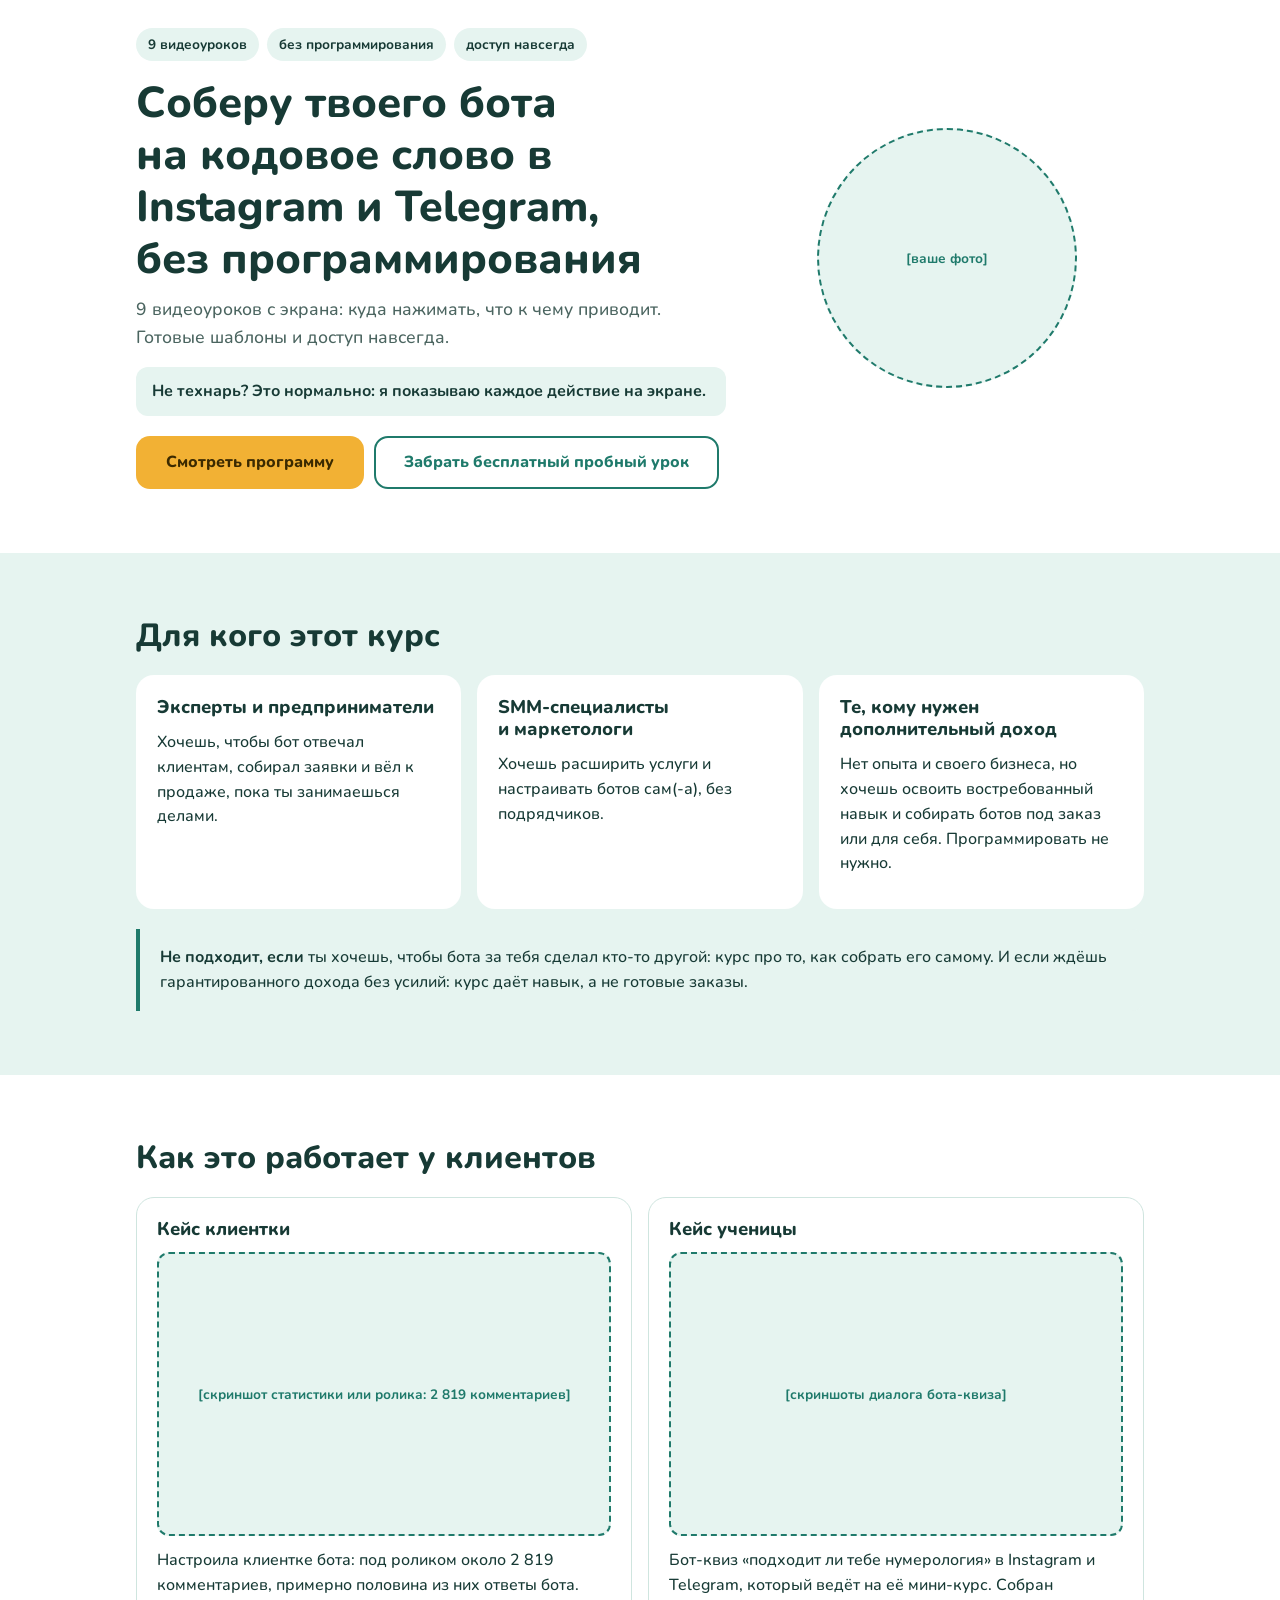
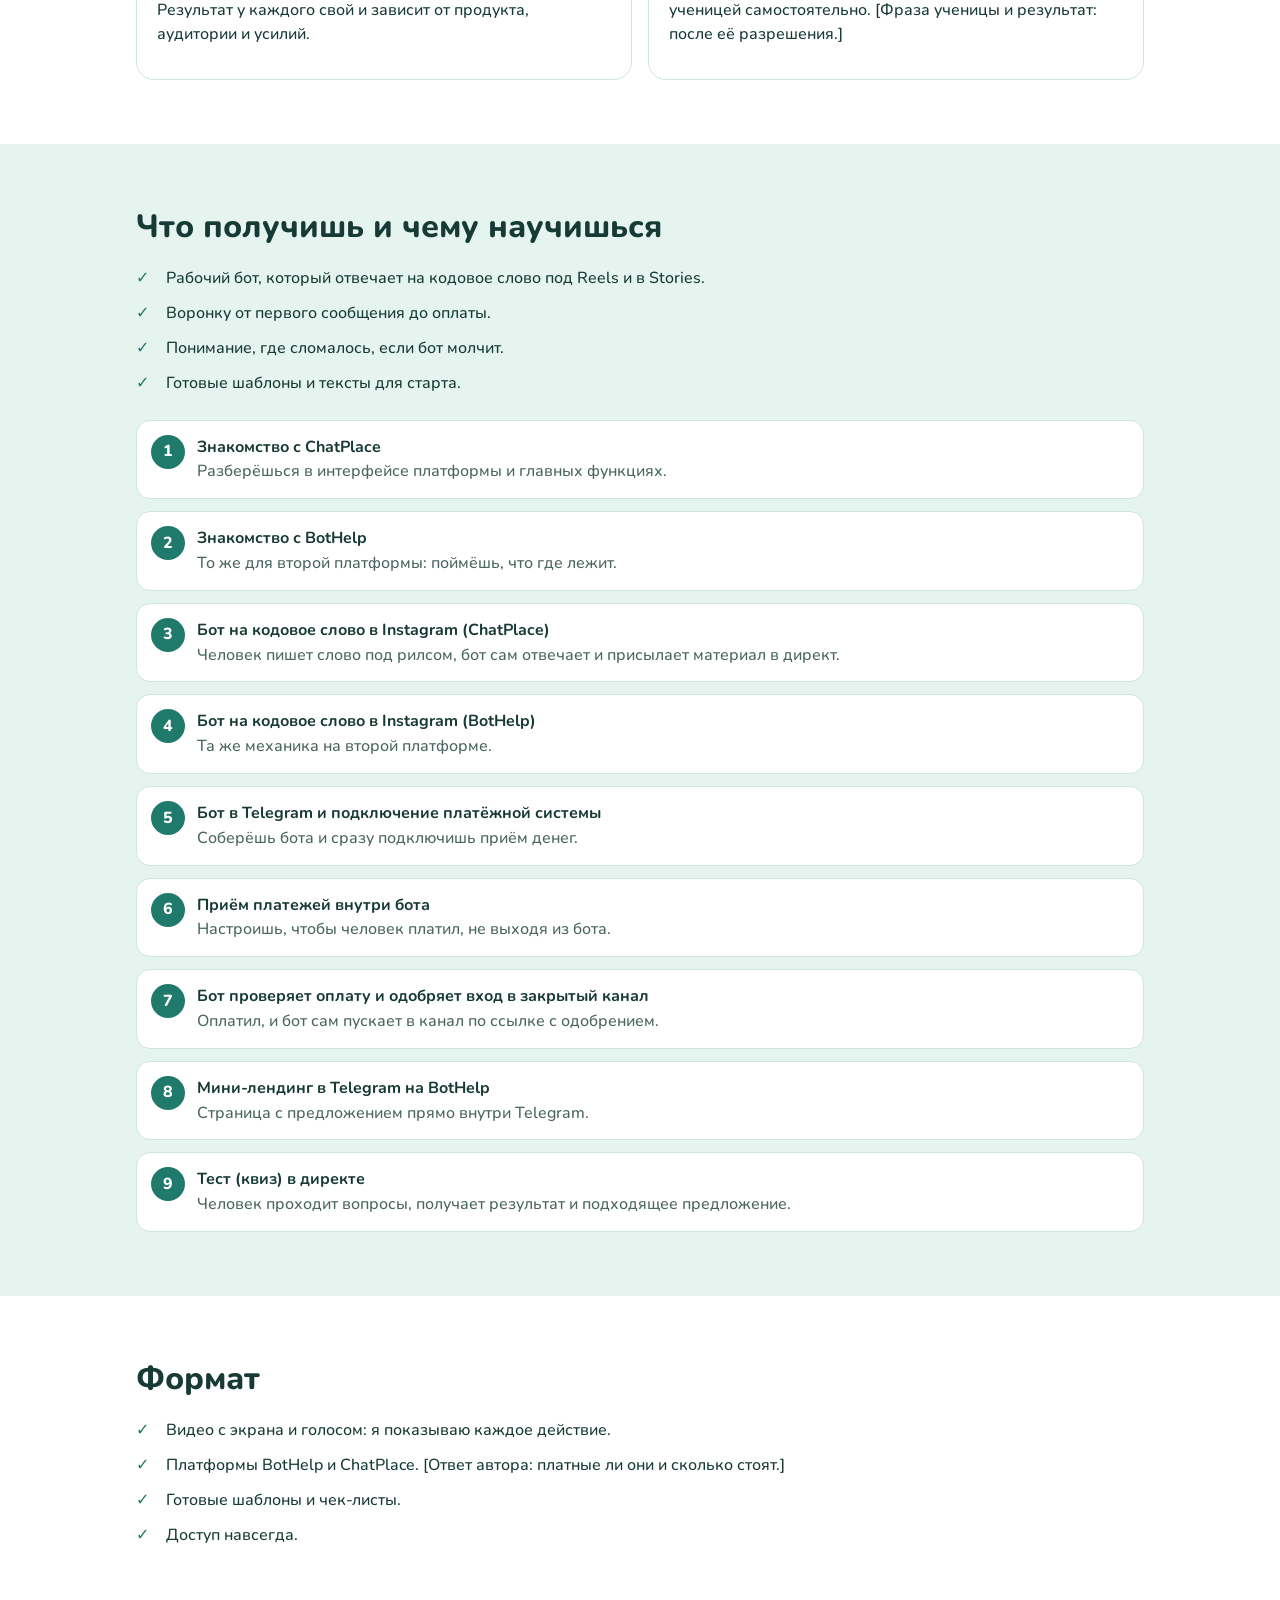
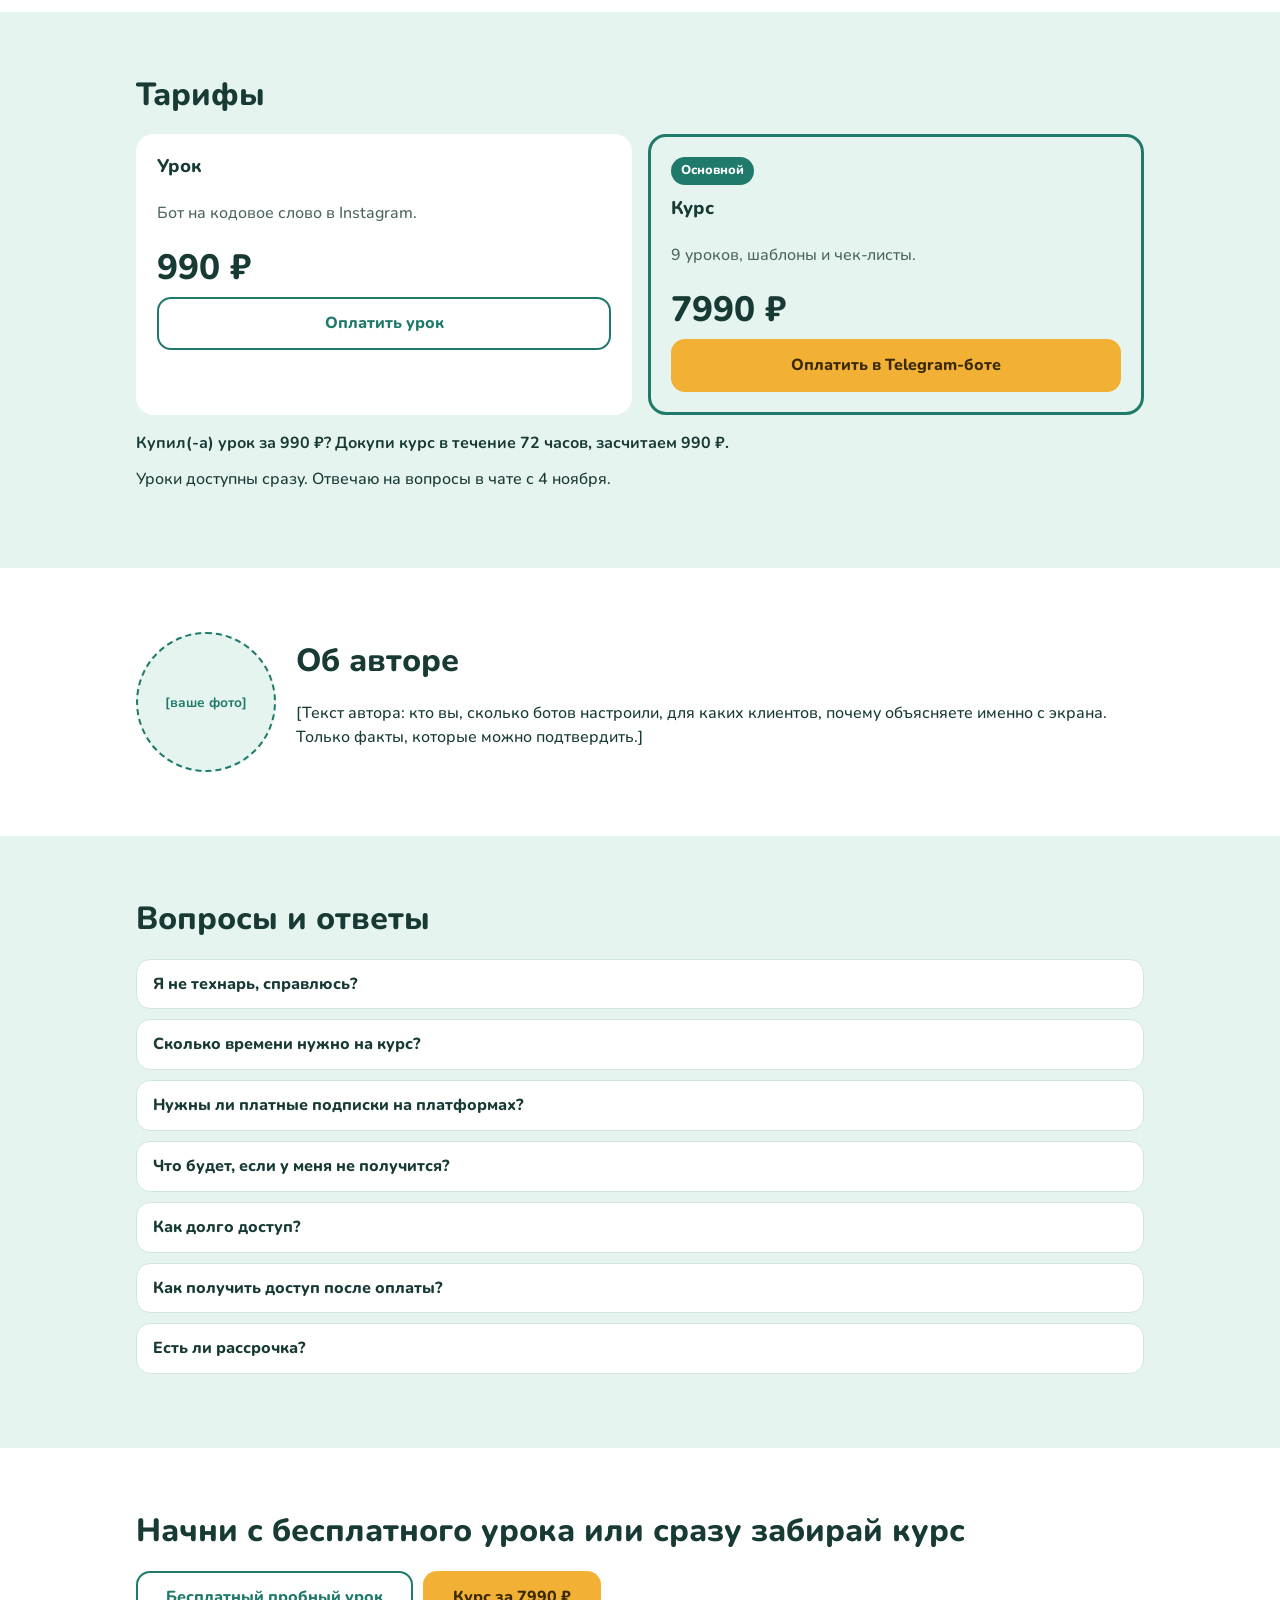
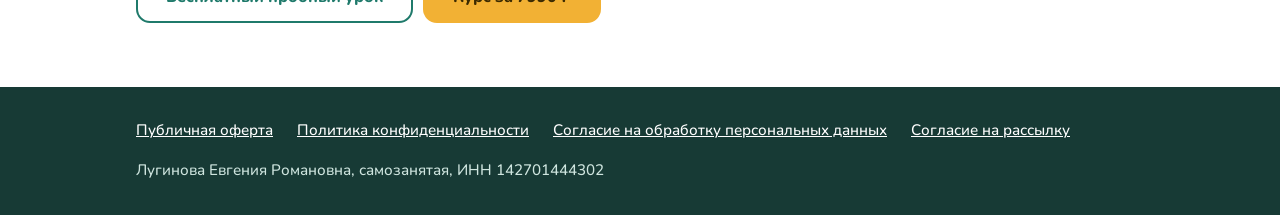
==== index.html @ 78a38661 "Add landing page: hero, audience, cases, program, format, pricing, author, FAQ, footer" ====
<!doctype html>
<html lang="ru">
<head>
  <meta charset="utf-8">
  <meta name="viewport" content="width=device-width, initial-scale=1">
  <title>Чат-боты без программирования: мини-курс</title>
  <meta name="description" content="9 видеоуроков с экрана: соберёшь бота на кодовое слово в Instagram и Telegram, подключишь оплату и закрытый канал. Без программирования.">
  <link rel="preconnect" href="https://fonts.googleapis.com">
  <link rel="preconnect" href="https://fonts.gstatic.com" crossorigin>
  <link rel="stylesheet" href="https://fonts.googleapis.com/css2?family=Nunito:wght@500;700;800&display=swap">
  <link rel="stylesheet" href="styles.css">
</head>
<body>

<main>
  <!-- 1. Первый экран -->
  <section id="hero" class="hero">
    <div class="wrap hero-grid">
      <div>
        <ul class="chips">
          <li class="chip">9 видеоуроков</li>
          <li class="chip">без программирования</li>
          <li class="chip">доступ навсегда</li>
        </ul>
        <h1>Соберу твоего бота на кодовое слово в Instagram и Telegram, без программирования</h1>
        <p class="lead">9 видеоуроков с экрана: куда нажимать, что к чему приводит. Готовые шаблоны и доступ навсегда.</p>
        <p class="note">Не технарь? Это нормально: я показываю каждое действие на экране.</p>
        <div class="btn-row">
          <a class="btn main" href="#program">Смотреть программу</a>
          <a class="btn ghost" href="#" data-link="freeLessonBot">Забрать бесплатный пробный урок</a>
        </div>
      </div>
      <div class="photo" role="img" aria-label="Место для фото автора">[ваше фото]</div>
    </div>
  </section>

  <!-- 2. Для кого -->
  <section id="audience" class="band">
    <div class="wrap">
      <h2>Для кого этот курс</h2>
      <div class="grid three">
        <div class="card">
          <h3>Эксперты и предприниматели</h3>
          <p>Хочешь, чтобы бот отвечал клиентам, собирал заявки и вёл к продаже, пока ты занимаешься делами.</p>
        </div>
        <div class="card">
          <h3>SMM-специалисты и маркетологи</h3>
          <p>Хочешь расширить услуги и настраивать ботов сам(-а), без подрядчиков.</p>
        </div>
        <div class="card">
          <h3>Те, кому нужен дополнительный доход</h3>
          <p>Нет опыта и своего бизнеса, но хочешь освоить востребованный навык и собирать ботов под заказ или для себя. Программировать не нужно.</p>
        </div>
      </div>
      <div class="not-for">
        <strong>Не подходит, если</strong> ты хочешь, чтобы бота за тебя сделал кто-то другой: курс про то, как собрать его самому. И если ждёшь гарантированного дохода без усилий: курс даёт навык, а не готовые заказы.
      </div>
    </div>
  </section>

  <!-- 3. Кейсы -->
  <section id="cases">
    <div class="wrap">
      <h2>Как это работает у клиентов</h2>
      <div class="grid two">
        <div class="card">
          <h3>Кейс клиентки</h3>
          <div class="shot">[скриншот статистики или ролика: 2 819 комментариев]</div>
          <p style="margin-top:12px">Настроила клиентке бота: под роликом около 2 819 комментариев, примерно половина из них ответы бота. Результат у каждого свой и зависит от продукта, аудитории и усилий.</p>
        </div>
        <div class="card">
          <h3>Кейс ученицы</h3>
          <div class="shot">[скриншоты диалога бота-квиза]</div>
          <p style="margin-top:12px">Бот-квиз «подходит ли тебе нумерология» в Instagram и Telegram, который ведёт на её мини-курс. Собран ученицей самостоятельно. [Фраза ученицы и результат: после её разрешения.]</p>
        </div>
      </div>
    </div>
  </section>

  <!-- 4. Программа -->
  <section id="program" class="band">
    <div class="wrap">
      <h2>Что получишь и чему научишься</h2>
      <ul class="ticks">
        <li>Рабочий бот, который отвечает на кодовое слово под Reels и в Stories.</li>
        <li>Воронку от первого сообщения до оплаты.</li>
        <li>Понимание, где сломалось, если бот молчит.</li>
        <li>Готовые шаблоны и тексты для старта.</li>
      </ul>
      <ol class="lessons">
        <li><strong>Знакомство с ChatPlace</strong><span>Разберёшься в интерфейсе платформы и главных функциях.</span></li>
        <li><strong>Знакомство с BotHelp</strong><span>То же для второй платформы: поймёшь, что где лежит.</span></li>
        <li><strong>Бот на кодовое слово в Instagram (ChatPlace)</strong><span>Человек пишет слово под рилсом, бот сам отвечает и присылает материал в директ.</span></li>
        <li><strong>Бот на кодовое слово в Instagram (BotHelp)</strong><span>Та же механика на второй платформе.</span></li>
        <li><strong>Бот в Telegram и подключение платёжной системы</strong><span>Соберёшь бота и сразу подключишь приём денег.</span></li>
        <li><strong>Приём платежей внутри бота</strong><span>Настроишь, чтобы человек платил, не выходя из бота.</span></li>
        <li><strong>Бот проверяет оплату и одобряет вход в закрытый канал</strong><span>Оплатил, и бот сам пускает в канал по ссылке с одобрением.</span></li>
        <li><strong>Мини-лендинг в Telegram на BotHelp</strong><span>Страница с предложением прямо внутри Telegram.</span></li>
        <li><strong>Тест (квиз) в директе</strong><span>Человек проходит вопросы, получает результат и подходящее предложение.</span></li>
      </ol>
    </div>
  </section>

  <!-- 5. Формат -->
  <section id="format">
    <div class="wrap">
      <h2>Формат</h2>
      <ul class="ticks">
        <li>Видео с экрана и голосом: я показываю каждое действие.</li>
        <li>Платформы BotHelp и ChatPlace. [Ответ автора: платные ли они и сколько стоят.]</li>
        <li>Готовые шаблоны и чек-листы.</li>
        <li>Доступ навсегда.</li>
      </ul>
    </div>
  </section>

  <!-- 6. Тарифы -->
  <section id="pricing" class="band">
    <div class="wrap">
      <h2>Тарифы</h2>
      <div class="grid two">
        <div class="card price-card">
          <h3>Урок</h3>
          <p class="muted">Бот на кодовое слово в Instagram.</p>
          <div class="price">990 ₽</div>
          <a class="btn ghost" href="#" data-link="lessonBot">Оплатить урок</a>
        </div>
        <div class="card price-card featured">
          <span class="tag">Основной</span>
          <h3>Курс</h3>
          <p class="muted">9 уроков, шаблоны и чек-листы.</p>
          <div class="price">7990 ₽</div>
          <a class="btn main" href="#" data-link="courseBot">Оплатить в Telegram-боте</a>
        </div>
      </div>
      <p class="price-note">Купил(-а) урок за 990 ₽? Докупи курс в течение 72 часов, засчитаем 990 ₽.</p>
      <p>Уроки доступны сразу. Отвечаю на вопросы в чате с 4 ноября.</p>
    </div>
  </section>

  <!-- 7. Об авторе -->
  <section id="author">
    <div class="wrap author-row">
      <div class="photo" role="img" aria-label="Место для фото автора">[ваше фото]</div>
      <div>
        <h2>Об авторе</h2>
        <p>[Текст автора: кто вы, сколько ботов настроили, для каких клиентов, почему объясняете именно с экрана. Только факты, которые можно подтвердить.]</p>
      </div>
    </div>
  </section>

  <!-- 8. Вопросы и ответы -->
  <section id="faq" class="faq band">
    <div class="wrap">
      <h2>Вопросы и ответы</h2>
      <details>
        <summary>Я не технарь, справлюсь?</summary>
        <p>Курс записан с экрана: я показываю каждое действие, куда нажимать и что к чему приводит. Программировать не нужно.</p>
      </details>
      <details>
        <summary>Сколько времени нужно на курс?</summary>
        <p>[Реальная оценка автора.]</p>
      </details>
      <details>
        <summary>Нужны ли платные подписки на платформах?</summary>
        <p>[Ответ автора: да или нет, сколько стоит.]</p>
      </details>
      <details>
        <summary>Что будет, если у меня не получится?</summary>
        <p>Все уроки записаны, и к ним есть шаблоны и чек-листы, так что можно пересмотреть любое действие. Вопросы можно задать в чате, отвечаю с 4 ноября. Возврата оплаты нет: услуга оказана в момент доступа к урокам.</p>
      </details>
      <details>
        <summary>Как долго доступ?</summary>
        <p>Навсегда.</p>
      </details>
      <details>
        <summary>Как получить доступ после оплаты?</summary>
        <p>Ссылка на закрытый канал приходит в Telegram-боте сразу после оплаты.</p>
      </details>
      <details>
        <summary>Есть ли рассрочка?</summary>
        <p>[Если есть: условия. Если нет: «Пока нет».]</p>
      </details>
    </div>
  </section>

  <!-- 9. Финальный призыв -->
  <section id="final">
    <div class="wrap">
      <h2>Начни с бесплатного урока или сразу забирай курс</h2>
      <div class="btn-row">
        <a class="btn ghost" href="#" data-link="freeLessonBot">Бесплатный пробный урок</a>
        <a class="btn main" href="#" data-link="courseBot">Курс за 7990 ₽</a>
      </div>
    </div>
  </section>
</main>

<!-- 10. Подвал -->
<footer id="footer">
  <div class="wrap">
    <ul>
      <li><a href="#" data-link="offer">Публичная оферта</a></li>
      <li><a href="#" data-link="privacy">Политика конфиденциальности</a></li>
      <li><a href="#" data-link="consentData">Согласие на обработку персональных данных</a></li>
      <li><a href="#" data-link="consentMailing">Согласие на рассылку</a></li>
    </ul>
    <address>Лугинова Евгения Романовна, самозанятая, ИНН 142701444302</address>
  </div>
</footer>

<script src="links.js"></script>
</body>
</html>
---- styles.css ----
/* Стиль «Мята». Токены цвета и шрифта сверху, всё остальное строится на них. */
:root {
  --bg: #ffffff;
  --ink: #173a35;
  --muted: #4b6560;
  --soft: #e6f4f0;
  --line: #cfe5df;
  --accent: #1f7a6b;
  --btn: #f2b134;
  --btn-ink: #3b2a00;
  --r-btn: 14px;
  --r-card: 18px;
  --font: "Nunito", system-ui, -apple-system, "Segoe UI", sans-serif;
  color-scheme: light;
}

* { box-sizing: border-box; }
html { scroll-behavior: smooth; }
body {
  margin: 0;
  background: var(--bg);
  color: var(--ink);
  font-family: var(--font);
  font-size: 1rem;
  font-weight: 500;
  line-height: 1.55;
}
img { max-width: 100%; }
a { color: var(--accent); }
:focus-visible { outline: 3px solid var(--accent); outline-offset: 3px; border-radius: 6px; }

.wrap {
  max-width: 1040px;
  margin: 0 auto;
  padding-left: max(16px, env(safe-area-inset-left, 0px));
  padding-right: max(16px, env(safe-area-inset-right, 0px));
}
section { padding-block: 40px; }
.band { background: var(--soft); }

h1, h2, h3 { font-weight: 800; line-height: 1.2; margin: 0 0 12px; text-wrap: balance; overflow-wrap: break-word; }
h1 { font-size: clamp(1.7rem, 6.4vw, 2.7rem); }
h2 { font-size: clamp(1.4rem, 4.6vw, 2rem); margin-bottom: 20px; }
h3 { font-size: 1.15rem; }
p { margin: 0 0 12px; }
.lead { font-size: 1.1rem; color: var(--muted); }
.muted { color: var(--muted); }

/* кнопки */
.btn {
  display: flex; align-items: center; justify-content: center; text-align: center;
  min-height: 52px; padding: 12px 20px;
  border-radius: var(--r-btn);
  font-weight: 800; font-size: 1rem; text-decoration: none;
  border: 2px solid transparent;
}
.btn.main { background: var(--btn); color: var(--btn-ink); }
.btn.ghost { background: #fff; border-color: var(--accent); color: var(--accent); }
.btn-row { display: grid; gap: 10px; margin-top: 20px; }

/* плашки и заглушки */
.chips { display: flex; flex-wrap: wrap; gap: 8px; margin: 0 0 16px; padding: 0; list-style: none; }
.chip { background: var(--soft); color: var(--ink); font-weight: 700; font-size: .85rem; padding: 6px 12px; border-radius: 99px; }
.photo, .shot {
  border: 2px dashed var(--accent); background: var(--soft); color: var(--accent);
  display: grid; place-items: center; text-align: center; font-size: .85rem; font-weight: 700; padding: 10px;
}
.photo { width: 140px; height: 140px; border-radius: 50%; }
.shot { border-radius: 12px; aspect-ratio: 16 / 10; width: 100%; max-width: 100%; }

/* первый экран */
.hero { padding-top: 28px; }
.hero-grid { display: grid; gap: 24px; }
.hero .note { margin-top: 16px; padding: 12px 16px; background: var(--soft); border-radius: 12px; font-weight: 700; }

/* карточки */
.grid { display: grid; gap: 16px; }
.card { background: #fff; border: 1px solid var(--line); border-radius: var(--r-card); padding: 20px; min-width: 0; }
.band .card { border-color: transparent; }
.not-for { margin-top: 20px; padding: 16px 20px; border-left: 4px solid var(--accent); background: var(--soft); border-radius: 0 12px 12px 0; }

/* программа */
.lessons { counter-reset: lesson; list-style: none; margin: 24px 0 0; padding: 0; display: grid; gap: 12px; }
.lessons li { counter-increment: lesson; position: relative; padding: 14px 16px 14px 60px; border: 1px solid var(--line); border-radius: 14px; background: #fff; }
.lessons li::before {
  content: counter(lesson); position: absolute; left: 14px; top: 14px;
  width: 34px; height: 34px; border-radius: 50%; background: var(--accent); color: #fff;
  display: grid; place-items: center; font-weight: 800;
}
.lessons strong { display: block; }
.lessons span { color: var(--muted); }
.ticks { list-style: none; margin: 0; padding: 0; display: grid; gap: 10px; }
.ticks li { position: relative; padding-left: 30px; }
.ticks li::before { content: "✓"; position: absolute; left: 0; color: var(--accent); font-weight: 800; }

/* тарифы */
.price-card { display: flex; flex-direction: column; gap: 12px; }
.price-card .price { font-size: 2.2rem; font-weight: 800; line-height: 1; }
.price-card.featured { background: var(--soft); border: 3px solid var(--accent); }
.price-card .tag { align-self: flex-start; background: var(--accent); color: #fff; font-size: .8rem; font-weight: 800; padding: 4px 10px; border-radius: 99px; }
.price-note { margin-top: 16px; font-weight: 700; }

/* об авторе */
.author-row { display: grid; gap: 20px; align-items: center; }

/* вопросы и ответы */
.faq details { border: 1px solid var(--line); border-radius: 14px; background: #fff; margin-bottom: 10px; }
.faq summary { cursor: pointer; min-height: 48px; padding: 12px 16px; font-weight: 800; list-style-position: inside; display: flex; align-items: center; }
.faq summary:focus-visible { outline: 3px solid var(--accent); outline-offset: -3px; }
.faq details[open] summary { color: var(--accent); }
.faq details p { padding: 0 16px 14px; margin: 0; }

/* подвал */
footer { background: var(--ink); color: #e6f4f0; padding-block: 32px; font-size: .95rem; }
footer a { color: #fff; }
footer ul { list-style: none; padding: 0; margin: 0 0 16px; display: grid; gap: 8px; }
footer address { font-style: normal; color: #cfe5df; }

/* от 768px колонки идут в ряд */
@media (min-width: 768px) {
  section { padding-block: 64px; }
  .hero-grid { grid-template-columns: 1.5fr 1fr; align-items: center; }
  .hero .photo { width: 260px; height: 260px; justify-self: center; }
  .btn-row { grid-template-columns: repeat(2, auto); justify-content: start; }
  .btn-row .btn { padding-inline: 28px; }
  .grid.three { grid-template-columns: repeat(3, 1fr); }
  .grid.two { grid-template-columns: repeat(2, 1fr); }
  .author-row { grid-template-columns: auto 1fr; }
  footer ul { display: flex; flex-wrap: wrap; gap: 8px 24px; }
}
@media (prefers-reduced-motion: reduce) { html { scroll-behavior: auto; } }
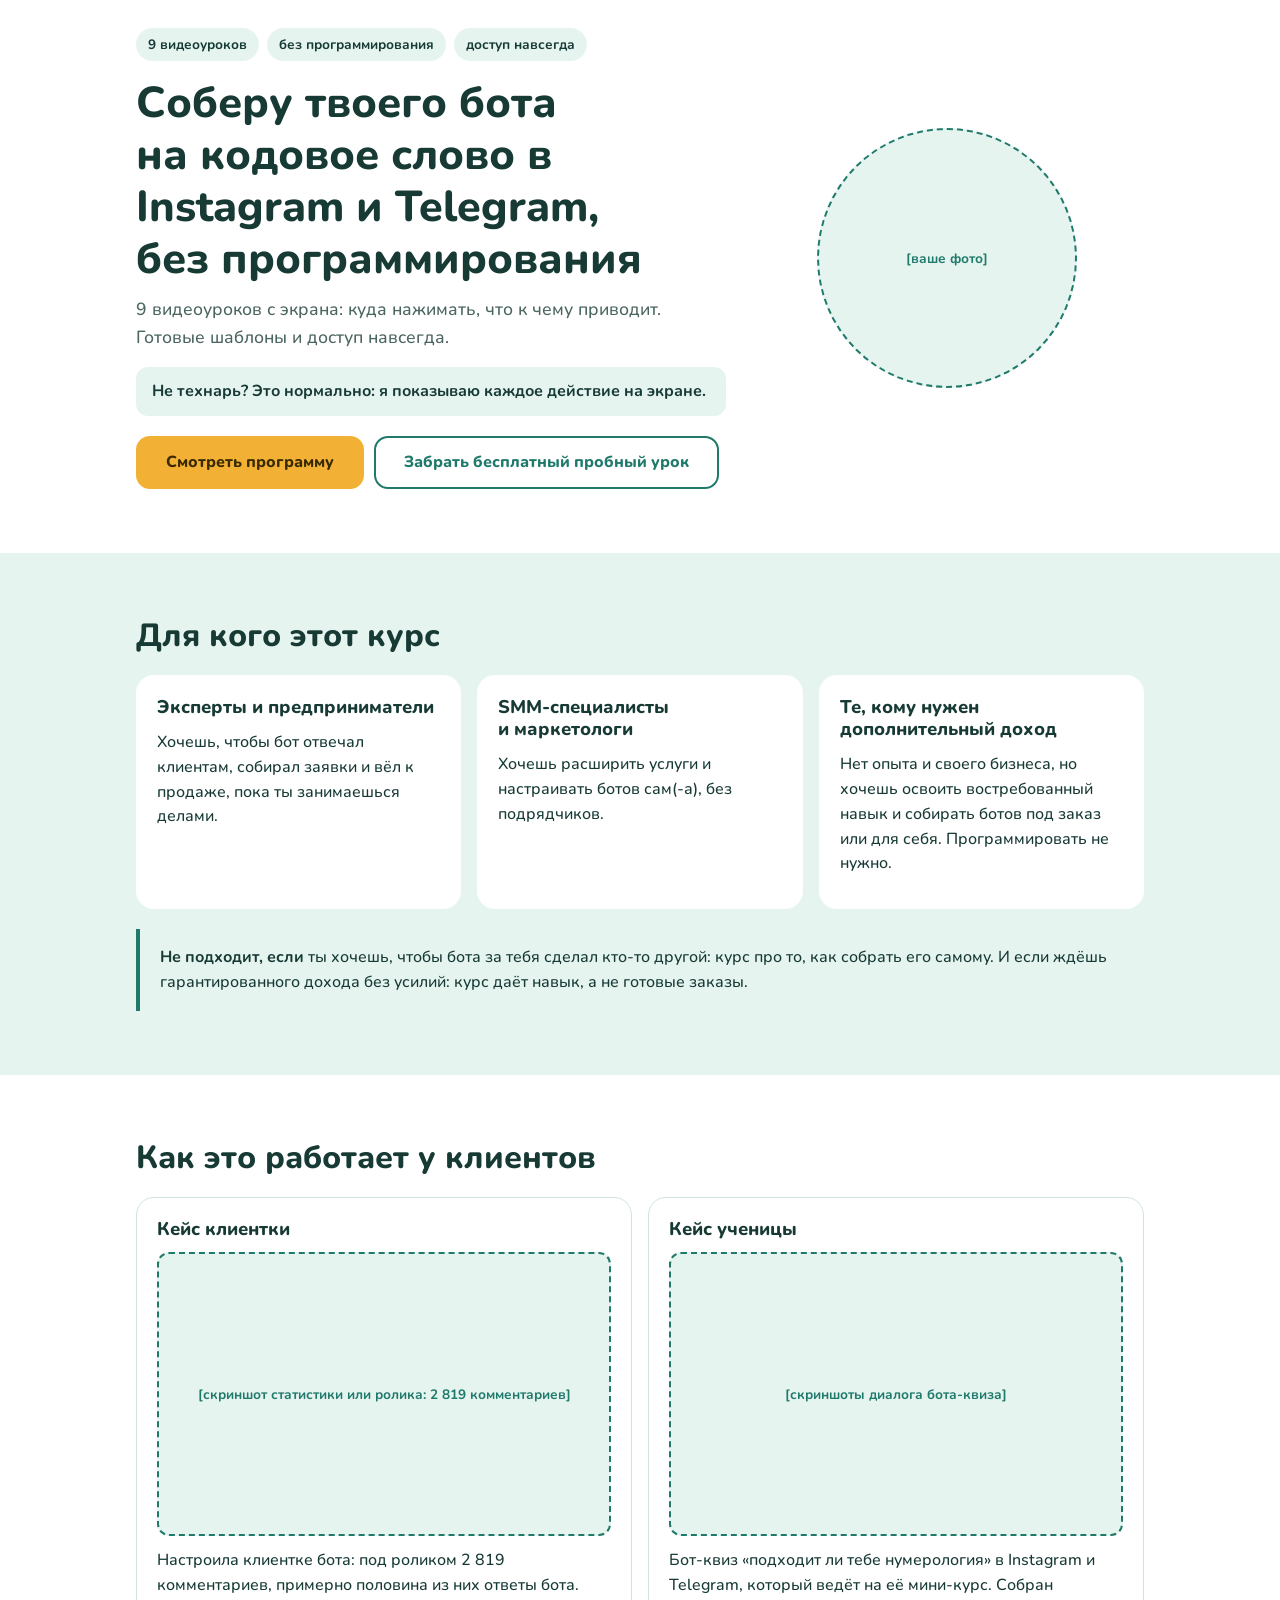
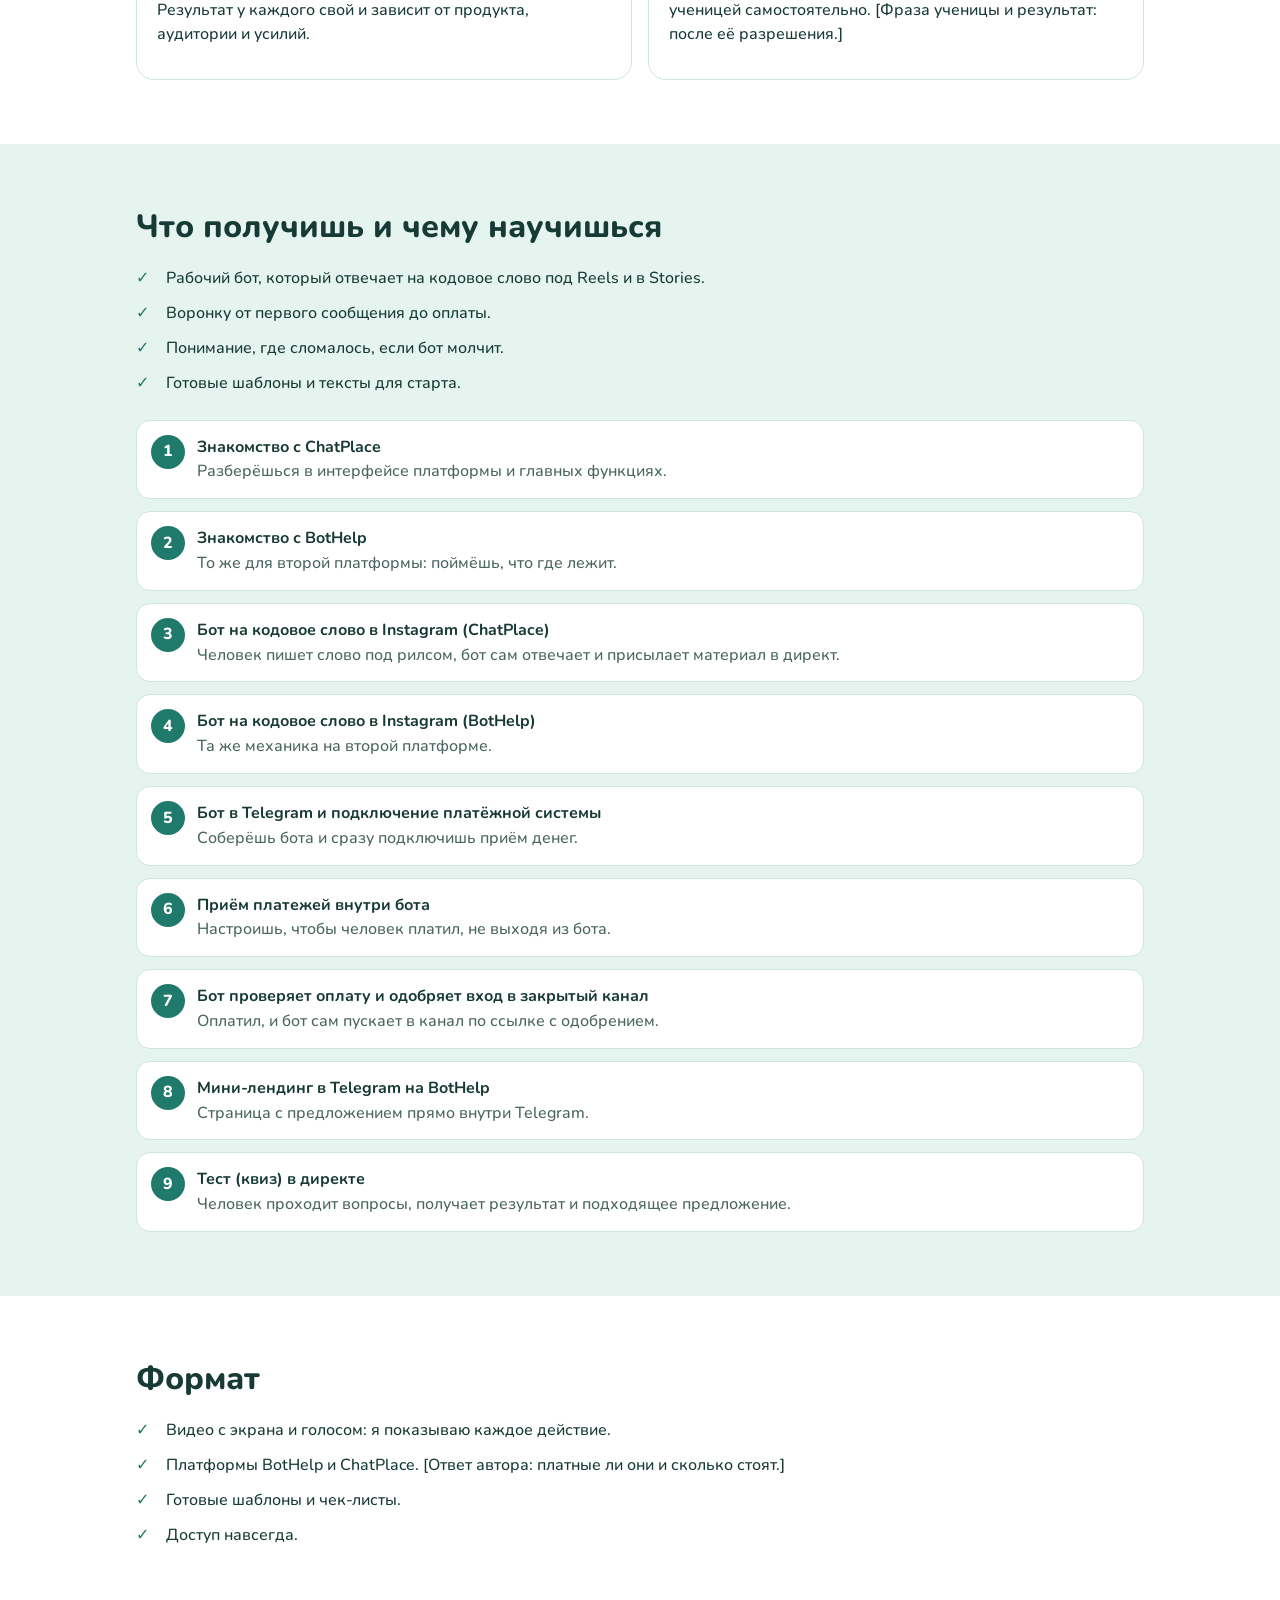
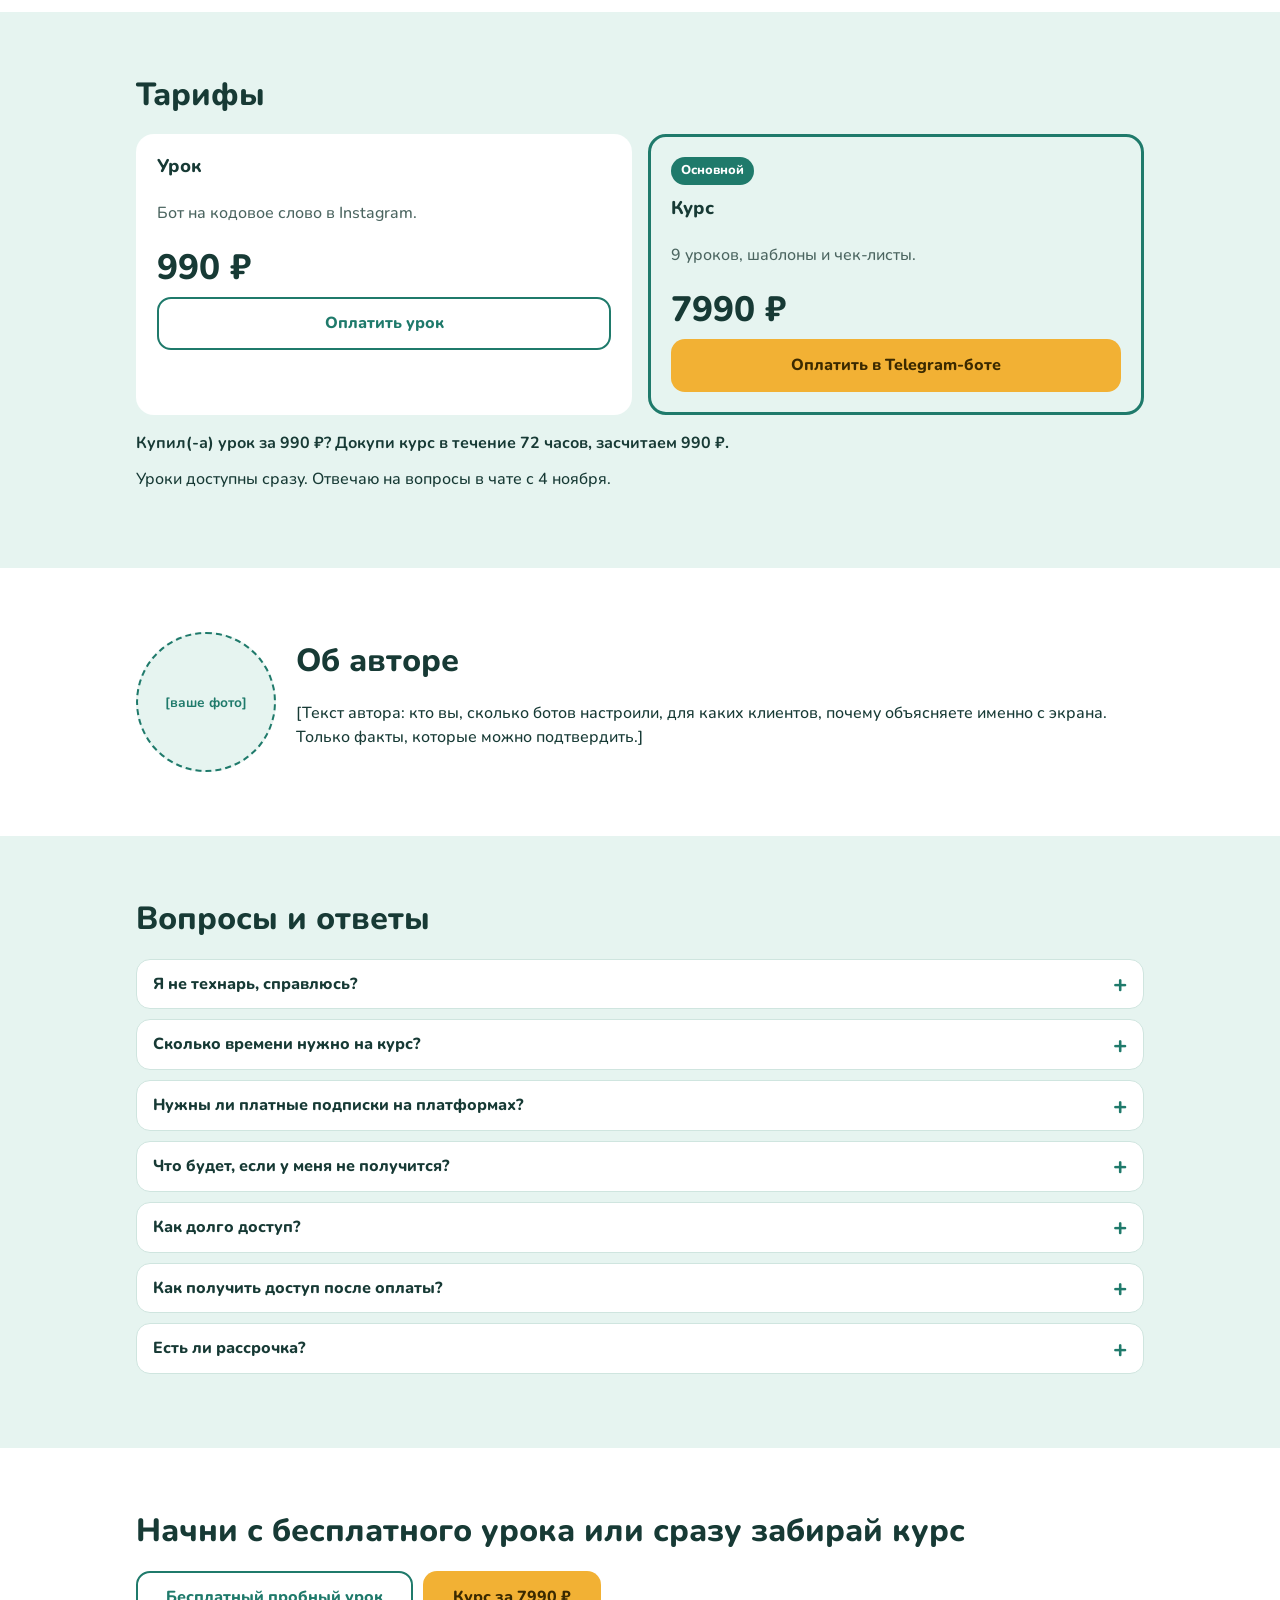
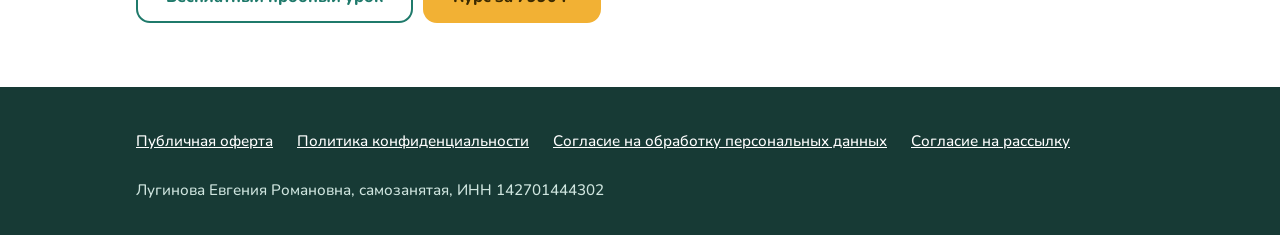
==== commit 5da41d28: "Review fixes: FAQ markers, footer links, refund wording, placeholder check, legal build script" ====
--- a/index.html
+++ b/index.html
@@ -66,7 +66,7 @@
         <div class="card">
           <h3>Кейс клиентки</h3>
           <div class="shot">[скриншот статистики или ролика: 2 819 комментариев]</div>
-          <p style="margin-top:12px">Настроила клиентке бота: под роликом около 2 819 комментариев, примерно половина из них ответы бота. Результат у каждого свой и зависит от продукта, аудитории и усилий.</p>
+          <p style="margin-top:12px">Настроила клиентке бота: под роликом 2 819 комментариев, примерно половина из них ответы бота. Результат у каждого свой и зависит от продукта, аудитории и усилий.</p>
         </div>
         <div class="card">
           <h3>Кейс ученицы</h3>
@@ -167,7 +167,7 @@
       </details>
       <details>
         <summary>Что будет, если у меня не получится?</summary>
-        <p>Все уроки записаны, и к ним есть шаблоны и чек-листы, так что можно пересмотреть любое действие. Вопросы можно задать в чате, отвечаю с 4 ноября. Возврата оплаты нет: услуга оказана в момент доступа к урокам.</p>
+        <p>Все уроки записаны, и к ним есть шаблоны и чек-листы, так что можно пересмотреть любое действие. Вопросы можно задать в чате, отвечаю с 4 ноября. Гарантии возврата нет: доступ к урокам открывается сразу после оплаты. Подробности в оферте.</p>
       </details>
       <details>
         <summary>Как долго доступ?</summary>
@@ -200,10 +200,10 @@
 <footer id="footer">
   <div class="wrap">
     <ul>
-      <li><a href="#" data-link="offer">Публичная оферта</a></li>
-      <li><a href="#" data-link="privacy">Политика конфиденциальности</a></li>
-      <li><a href="#" data-link="consentData">Согласие на обработку персональных данных</a></li>
-      <li><a href="#" data-link="consentMailing">Согласие на рассылку</a></li>
+      <li><a href="oferta.html" data-link="offer">Публичная оферта</a></li>
+      <li><a href="privacy.html" data-link="privacy">Политика конфиденциальности</a></li>
+      <li><a href="consent-data.html" data-link="consentData">Согласие на обработку персональных данных</a></li>
+      <li><a href="consent-mailing.html" data-link="consentMailing">Согласие на рассылку</a></li>
     </ul>
     <address>Лугинова Евгения Романовна, самозанятая, ИНН 142701444302</address>
   </div>
--- a/styles.css
+++ b/styles.css
@@ -105,14 +105,18 @@
 
 /* вопросы и ответы */
 .faq details { border: 1px solid var(--line); border-radius: 14px; background: #fff; margin-bottom: 10px; }
-.faq summary { cursor: pointer; min-height: 48px; padding: 12px 16px; font-weight: 800; list-style-position: inside; display: flex; align-items: center; }
+.faq summary { cursor: pointer; min-height: 48px; padding: 12px 16px; font-weight: 800; list-style: none; display: flex; align-items: center; justify-content: space-between; gap: 12px; }
+.faq summary::-webkit-details-marker { display: none; }
+.faq summary::after { content: "+"; font-size: 1.5rem; line-height: 1; color: var(--accent); flex: none; }
+.faq details[open] summary::after { content: "−"; }
 .faq summary:focus-visible { outline: 3px solid var(--accent); outline-offset: -3px; }
 .faq details[open] summary { color: var(--accent); }
 .faq details p { padding: 0 16px 14px; margin: 0; }
 
 /* подвал */
 footer { background: var(--ink); color: #e6f4f0; padding-block: 32px; font-size: .95rem; }
-footer a { color: #fff; }
+footer a { color: #fff; display: inline-flex; align-items: center; min-height: 44px; }
+footer :focus-visible { outline-color: #fff; }
 footer ul { list-style: none; padding: 0; margin: 0 0 16px; display: grid; gap: 8px; }
 footer address { font-style: normal; color: #cfe5df; }
 
